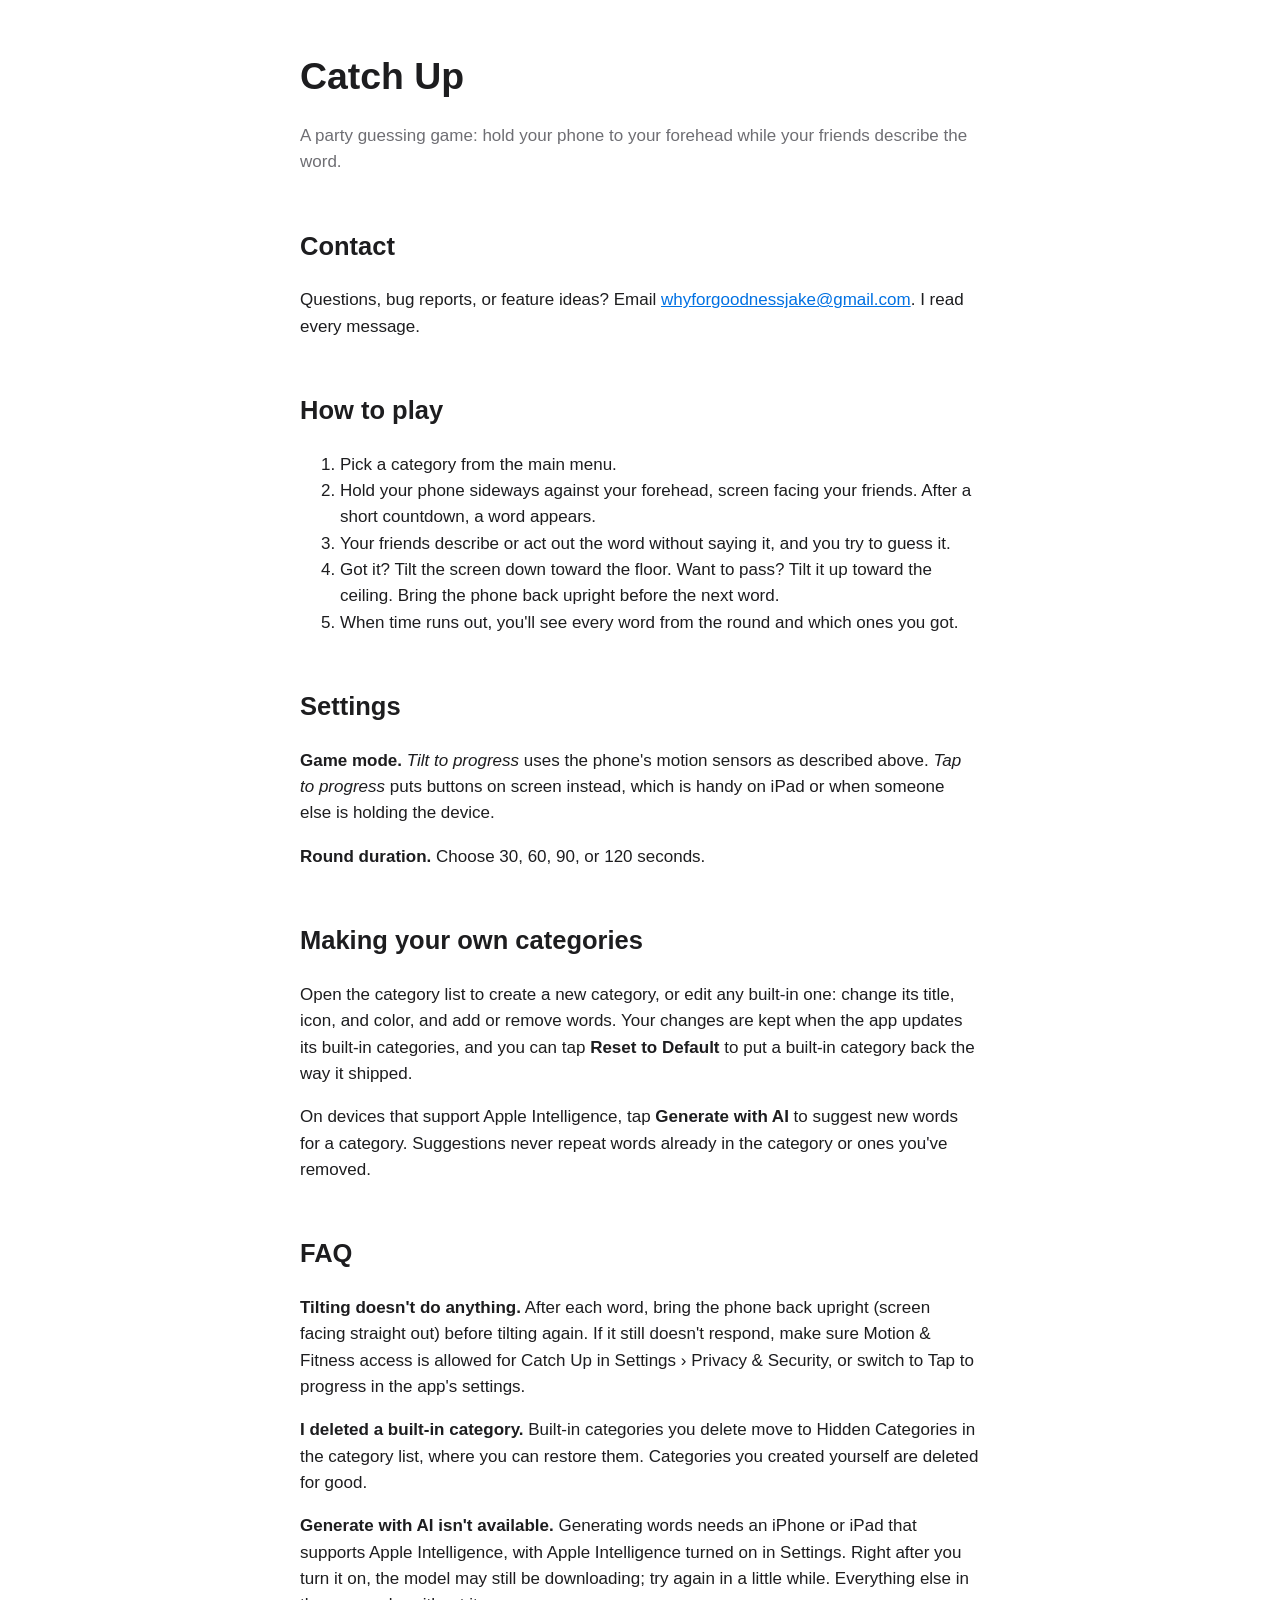
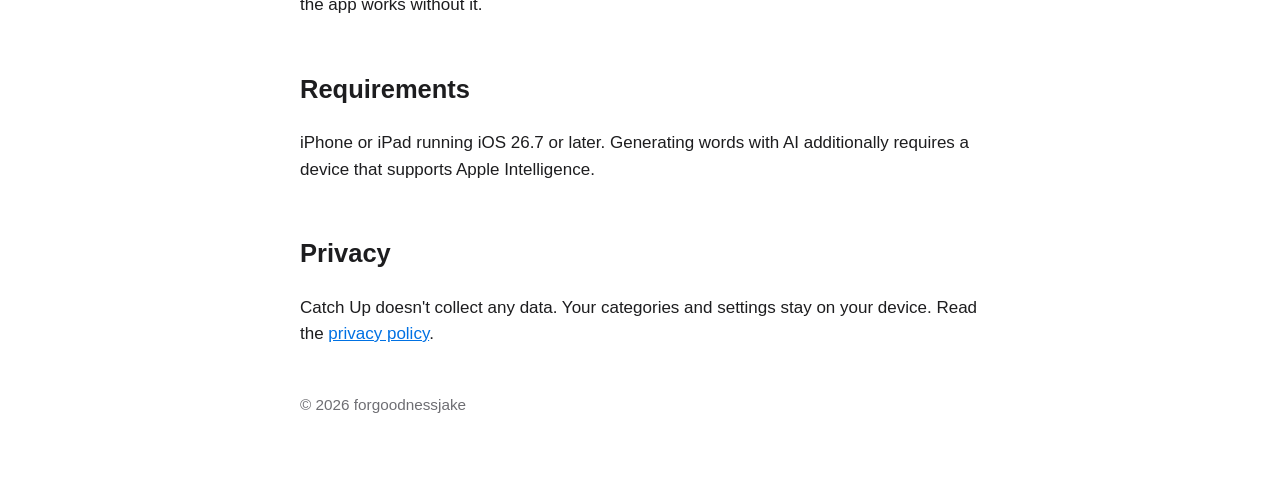
==== catch-up/index.html @ 53d9502f "Add support and privacy pages for Catch Up Co-Authored-By: Claude Opus 5.5 <noreply@anthropic.com>" ====
<!doctype html>
<html lang="en">
<head>
  <meta charset="utf-8">
  <meta name="viewport" content="width=device-width, initial-scale=1">
  <title>Catch Up – Support</title>
  <link rel="stylesheet" href="style.css">
</head>
<body>
<main>
  <h1>Catch Up</h1>
  <p class="subtitle">A party guessing game: hold your phone to your forehead while your friends describe the word.</p>

  <h2>Contact</h2>
  <p>Questions, bug reports, or feature ideas? Email <a href="mailto:whyforgoodnessjake@gmail.com">whyforgoodnessjake@gmail.com</a>. I read every message.</p>

  <h2>How to play</h2>
  <ol>
    <li>Pick a category from the main menu.</li>
    <li>Hold your phone sideways against your forehead, screen facing your friends. After a short countdown, a word appears.</li>
    <li>Your friends describe or act out the word without saying it, and you try to guess it.</li>
    <li>Got it? Tilt the screen down toward the floor. Want to pass? Tilt it up toward the ceiling. Bring the phone back upright before the next word.</li>
    <li>When time runs out, you'll see every word from the round and which ones you got.</li>
  </ol>

  <h2>Settings</h2>
  <p><strong>Game mode.</strong> <em>Tilt to progress</em> uses the phone's motion sensors as described above. <em>Tap to progress</em> puts buttons on screen instead, which is handy on iPad or when someone else is holding the device.</p>
  <p><strong>Round duration.</strong> Choose 30, 60, 90, or 120 seconds.</p>

  <h2>Making your own categories</h2>
  <p>Open the category list to create a new category, or edit any built-in one: change its title, icon, and color, and add or remove words. Your changes are kept when the app updates its built-in categories, and you can tap <strong>Reset to Default</strong> to put a built-in category back the way it shipped.</p>
  <p>On devices that support Apple Intelligence, tap <strong>Generate with AI</strong> to suggest new words for a category. Suggestions never repeat words already in the category or ones you've removed.</p>

  <h2>FAQ</h2>
  <p><strong>Tilting doesn't do anything.</strong> After each word, bring the phone back upright (screen facing straight out) before tilting again. If it still doesn't respond, make sure Motion &amp; Fitness access is allowed for Catch Up in Settings › Privacy &amp; Security, or switch to Tap to progress in the app's settings.</p>
  <p><strong>I deleted a built-in category.</strong> Built-in categories you delete move to Hidden Categories in the category list, where you can restore them. Categories you created yourself are deleted for good.</p>
  <p><strong>Generate with AI isn't available.</strong> Generating words needs an iPhone or iPad that supports Apple Intelligence, with Apple Intelligence turned on in Settings. Right after you turn it on, the model may still be downloading; try again in a little while. Everything else in the app works without it.</p>

  <h2>Requirements</h2>
  <p>iPhone or iPad running iOS 26.7 or later. Generating words with AI additionally requires a device that supports Apple Intelligence.</p>

  <h2>Privacy</h2>
  <p>Catch Up doesn't collect any data. Your categories and settings stay on your device. Read the <a href="privacy.html">privacy policy</a>.</p>

  <footer>© 2026 forgoodnessjake</footer>
</main>
</body>
</html>
---- catch-up/style.css ----
:root { color-scheme: light dark; --text: #1d1d1f; --muted: #6e6e73; --bg: #ffffff; --accent: #0071e3; }
@media (prefers-color-scheme: dark) { :root { --text: #f5f5f7; --muted: #a1a1a6; --bg: #000000; --accent: #2997ff; } }
body { margin: 0; background: var(--bg); color: var(--text); font: 17px/1.55 -apple-system, BlinkMacSystemFont, "Helvetica Neue", sans-serif; }
main { max-width: 680px; margin: 0 auto; padding: 48px 16px 64px; }
h1 { font-size: 2.2em; margin: 0 0 4px; }
h2 { margin-top: 2em; }
.subtitle, footer { color: var(--muted); }
a { color: var(--accent); }
footer { margin-top: 3em; font-size: 0.9em; }
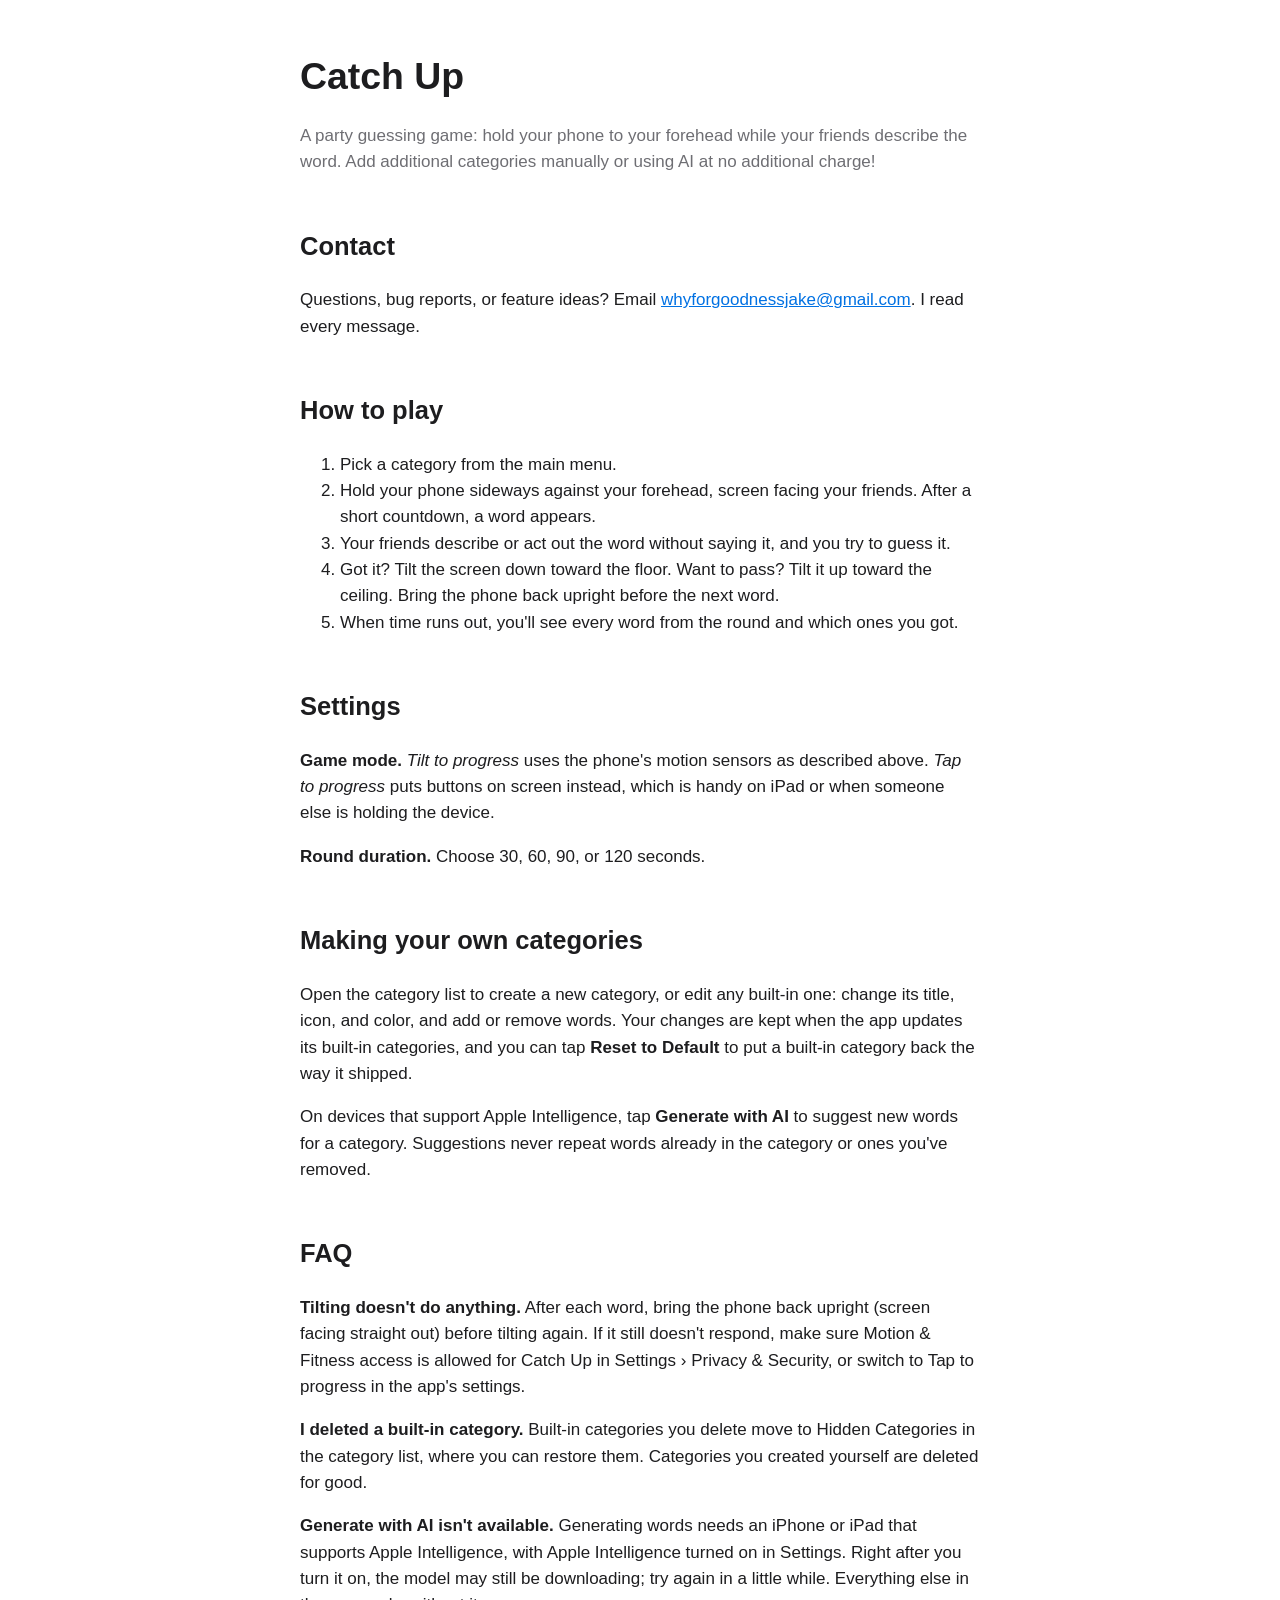
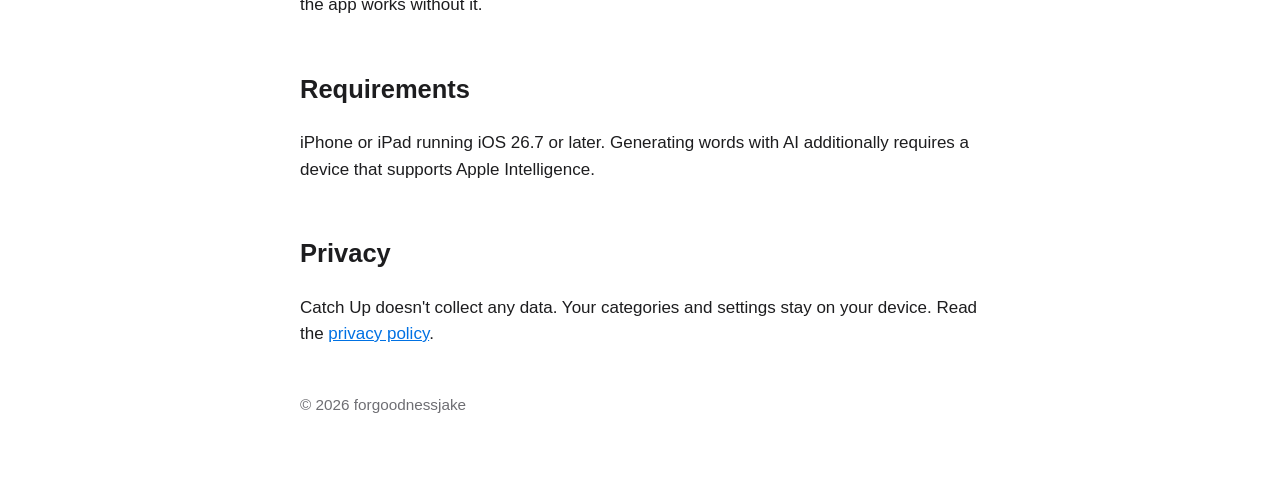
==== commit 2ff4384a: "Mention free custom and AI categories on Catch Up support page Co-Authored-By: Claude Opus 5.5 <nore" ====
--- a/catch-up/index.html
+++ b/catch-up/index.html
@@ -9,7 +9,7 @@
 <body>
 <main>
   <h1>Catch Up</h1>
-  <p class="subtitle">A party guessing game: hold your phone to your forehead while your friends describe the word.</p>
+  <p class="subtitle">A party guessing game: hold your phone to your forehead while your friends describe the word. Add additional categories manually or using AI at no additional charge!</p>
 
   <h2>Contact</h2>
   <p>Questions, bug reports, or feature ideas? Email <a href="mailto:whyforgoodnessjake@gmail.com">whyforgoodnessjake@gmail.com</a>. I read every message.</p>
